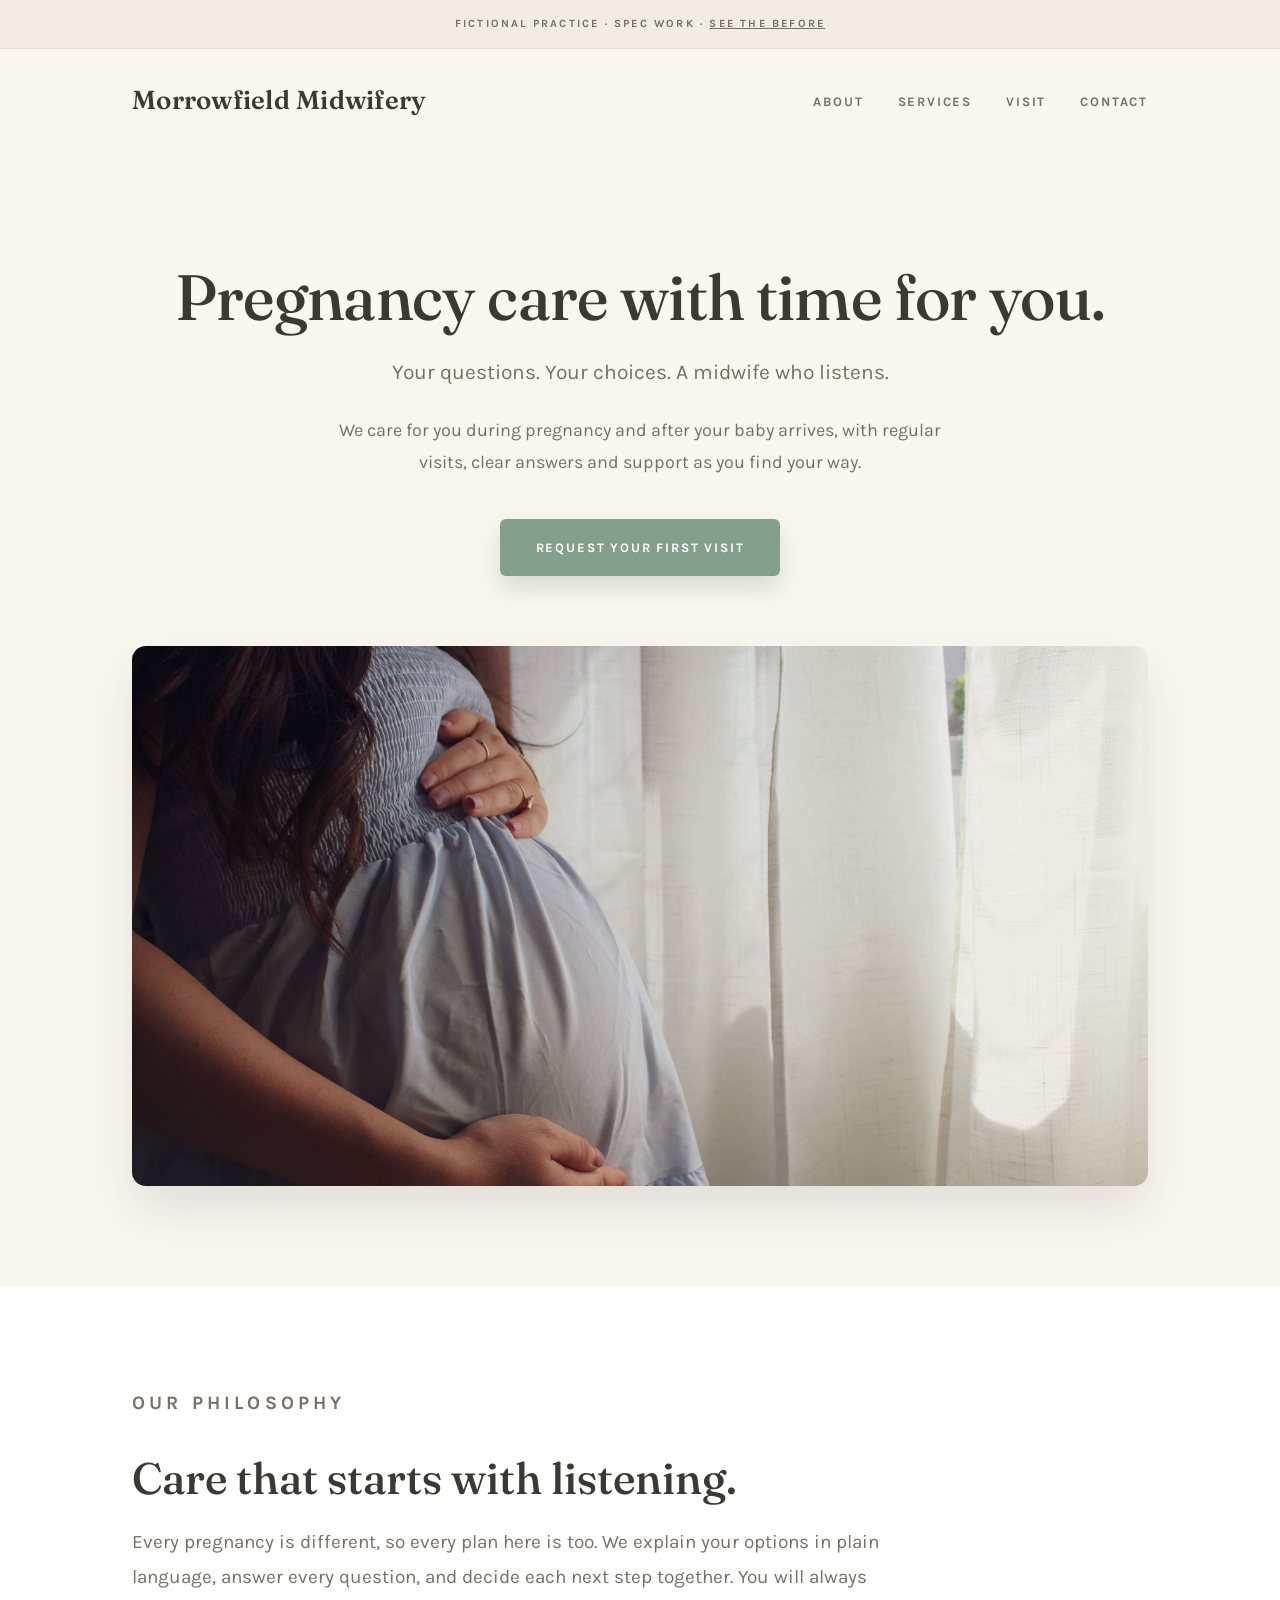
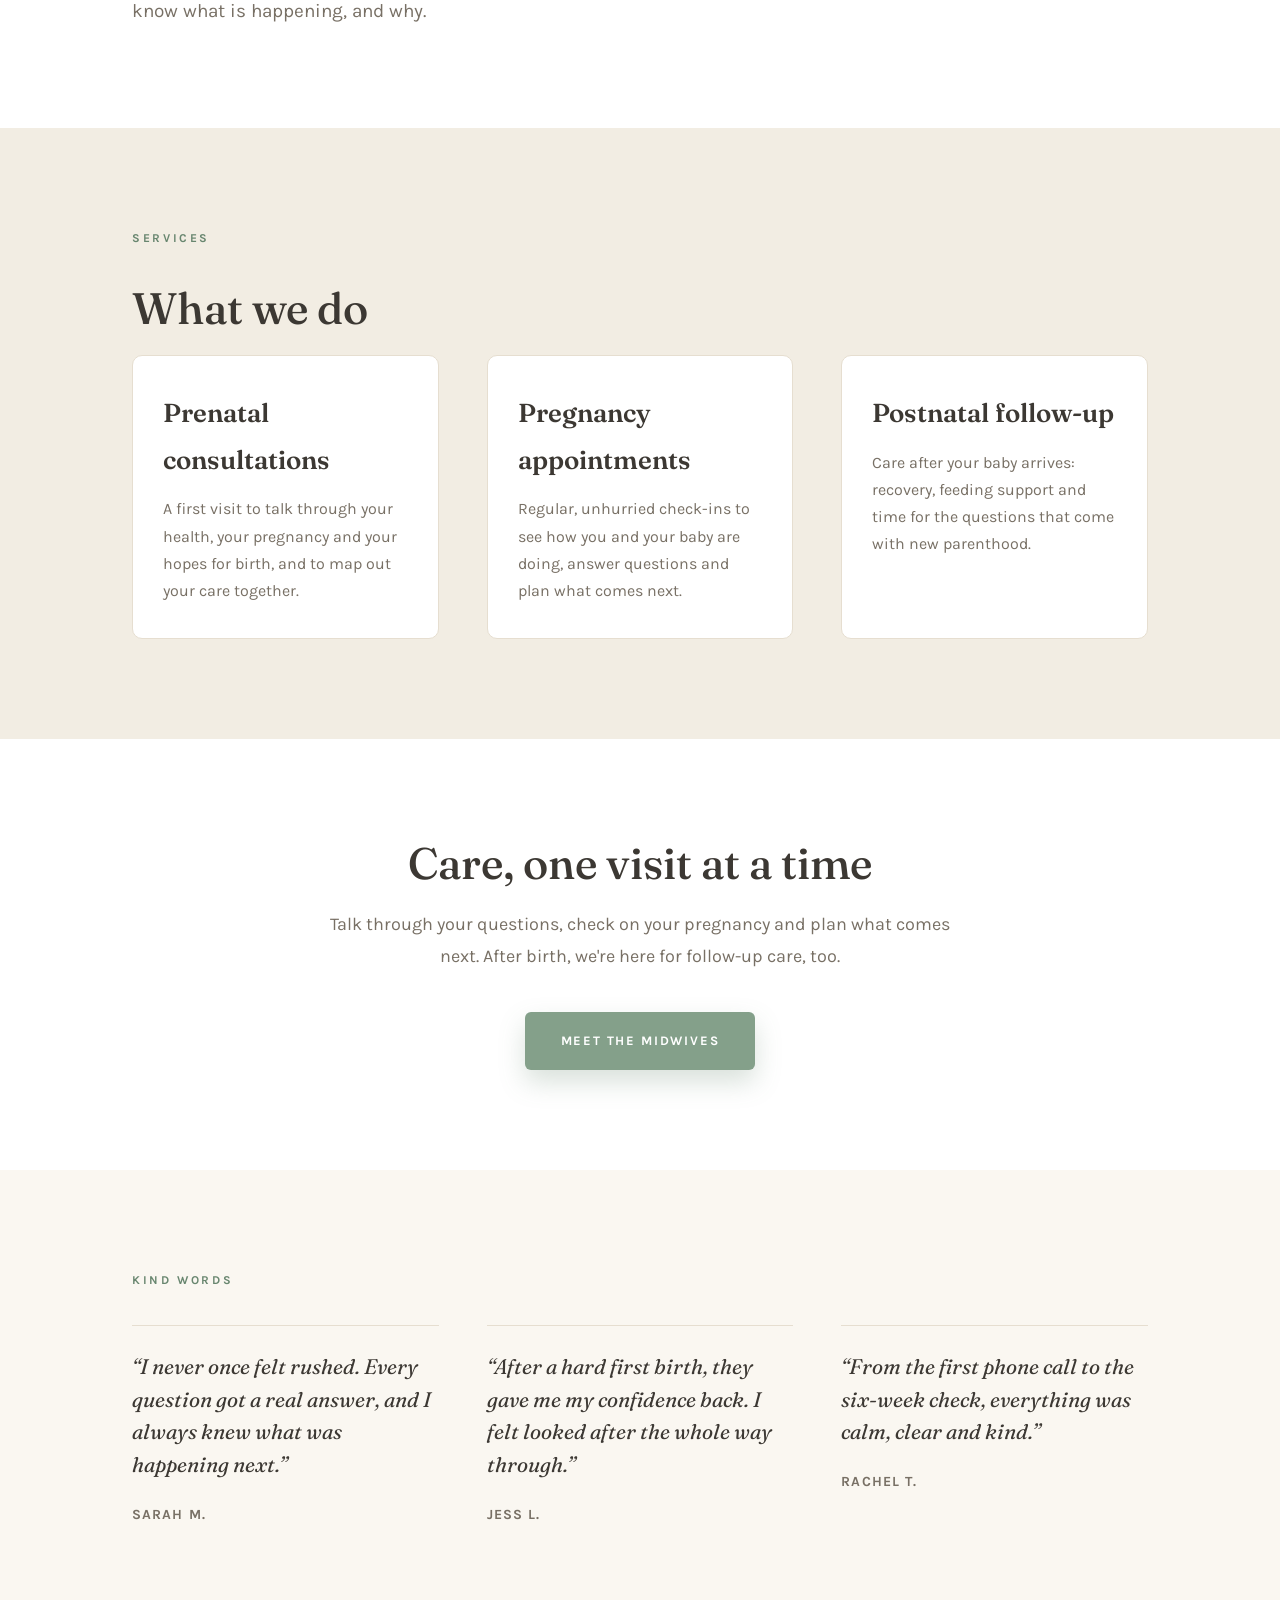
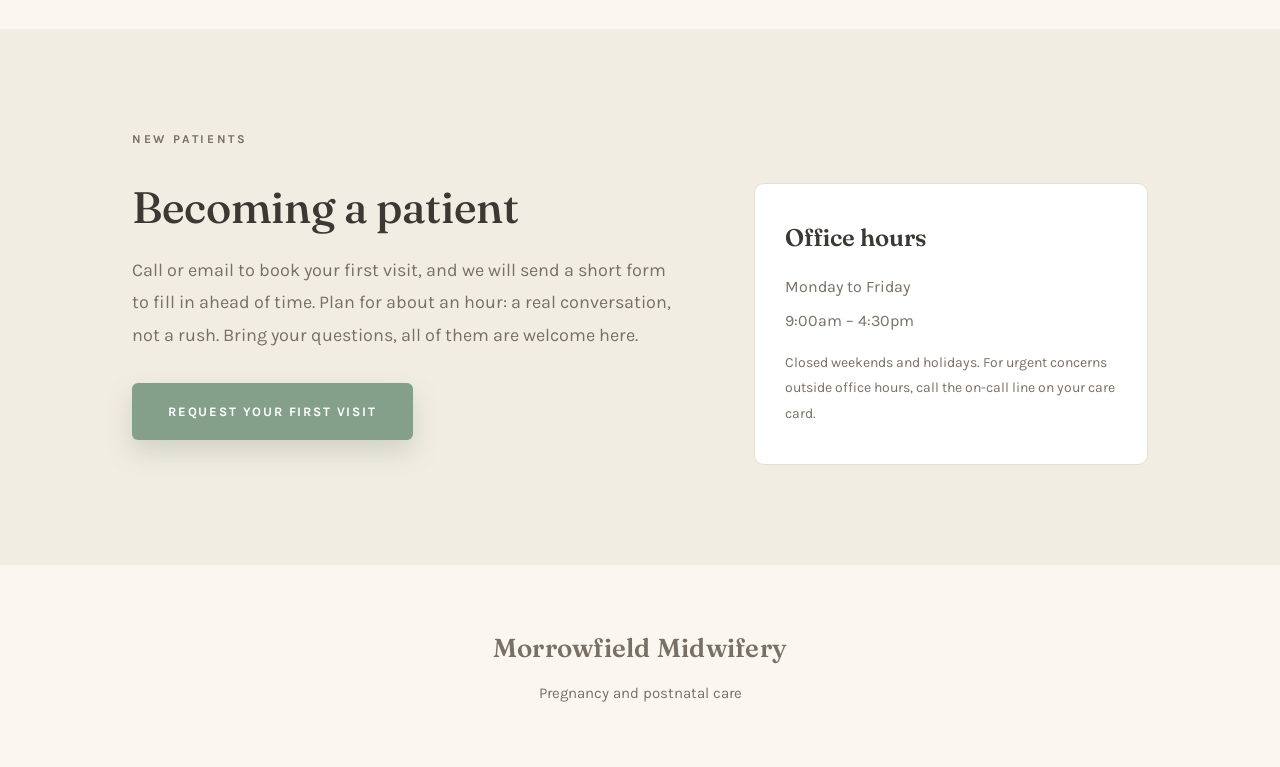
==== morrowfield/index.html @ b325b15a "New personal site + Morrowfield Midwifery spec page" ====
<!DOCTYPE html>
<html lang="en">
<head>
<meta charset="UTF-8">
<title>Morrowfield Midwifery</title>
<link rel="preconnect" href="https://fonts.googleapis.com">
<link rel="preconnect" href="https://fonts.gstatic.com" crossorigin>
<link href="https://fonts.googleapis.com/css2?family=Fraunces:ital,wght@0,400;0,500;0,600;1,400&family=Karla:wght@300;400;500;600;700&display=swap" rel="stylesheet">
<style>
*{margin:0;padding:0;box-sizing:border-box;}
:root{
--cream:#FAF7F1;
--warm:#F2EDE3;
--white:#FFFFFF;
--text:#3C3833;
--soft:#787065;
--accent:#84A08A;
--accent-dark:#68866F;
--line:#E6DED0;
}
body{font-family:'Karla',sans-serif;font-size:18px;line-height:1.8;background:var(--cream);color:var(--text);-webkit-font-smoothing:antialiased;}
a{text-decoration:none;color:inherit;}
.container{max-width:1100px;margin:auto;padding:0 42px;}
.spec-label{text-align:center;font-size:11px;letter-spacing:.2em;text-transform:uppercase;font-weight:700;color:var(--soft);padding:14px 0;background:var(--warm);border-bottom:1px solid var(--line);}
header{padding:28px 0;}
.header-inner{display:flex;justify-content:space-between;align-items:center;}
.wordmark{font-family:'Fraunces',Georgia,serif;font-size:26px;font-weight:600;letter-spacing:.01em;}
.topnav a{font-size:13px;letter-spacing:.14em;text-transform:uppercase;font-weight:700;color:var(--soft);margin-left:30px;}
.topnav a:hover{color:var(--accent-dark);}

.hero{padding:110px 0 70px;text-align:center;}
.hero h1{font-family:'Fraunces',Georgia,serif;font-size:64px;font-weight:500;line-height:1.1;letter-spacing:-.01em;margin-bottom:22px;}
.hero .sub{font-size:21px;color:var(--soft);margin-bottom:22px;}
.hero p.copy{max-width:640px;margin:0 auto 40px;color:var(--soft);}
.btn{display:inline-block;padding:17px 36px;background:var(--accent);color:#fff;border-radius:6px;font-size:13px;letter-spacing:.14em;text-transform:uppercase;font-weight:700;box-shadow:0 12px 26px rgba(104,134,111,.25);}
.btn:hover{background:var(--accent-dark);}

.section-label{font-size:12px;letter-spacing:.22em;text-transform:uppercase;font-weight:700;color:var(--accent-dark);margin-bottom:34px;}

.philosophy{background:var(--white);padding:100px 0;}
.philosophy-inner{max-width:760px;}
.philosophy h2,.services h2,.stories h2,.visit h2{font-family:'Fraunces',Georgia,serif;font-size:44px;font-weight:500;line-height:1.12;margin-bottom:22px;}
.philosophy p{color:var(--soft);font-size:19px;}

.services{background:var(--warm);padding:100px 0;}
.services-grid{display:grid;grid-template-columns:repeat(3,1fr);gap:48px;margin-top:10px;}
.service{background:var(--white);border:1px solid var(--line);border-radius:10px;padding:34px 30px;}
.service h3{font-family:'Fraunces',Georgia,serif;font-size:26px;font-weight:600;margin-bottom:12px;}
.service p{font-size:16px;color:var(--soft);line-height:1.7;}

.care{background:var(--white);padding:100px 0;text-align:center;}
.care h2{font-family:'Fraunces',Georgia,serif;font-size:44px;font-weight:500;line-height:1.1;margin-bottom:20px;}
.care p{max-width:620px;margin:0 auto 40px;color:var(--soft);}

.stories{background:var(--cream);padding:100px 0;}
.stories-grid{display:grid;grid-template-columns:repeat(3,1fr);gap:48px;}
.story{padding-top:24px;border-top:1px solid var(--line);}
.story p{font-family:'Fraunces',Georgia,serif;font-size:21px;font-style:italic;line-height:1.55;color:var(--text);margin-bottom:16px;}
.story span{font-size:14px;letter-spacing:.08em;text-transform:uppercase;font-weight:700;color:var(--soft);}

.visit{background:var(--warm);padding:100px 0;}
.visit-grid{display:grid;grid-template-columns:1.4fr 1fr;gap:70px;align-items:start;}
.visit p{color:var(--soft);margin-bottom:32px;max-width:560px;}
.hours{background:var(--white);border:1px solid var(--line);border-radius:10px;padding:32px 30px;}
.hours h3{font-family:'Fraunces',Georgia,serif;font-size:24px;font-weight:600;margin-bottom:14px;}
.hours p{color:var(--soft);font-size:16px;margin:0 0 6px;}
.hours .note{font-size:14px;color:var(--soft);margin-top:14px;}


.photo-band{background:var(--cream);padding:0 0 100px;}
.photo-band img{width:100%;height:540px;object-fit:cover;object-position:center 30%;border-radius:14px;display:block;box-shadow:0 24px 50px rgba(60,56,51,.12);}
footer{padding:60px 0;text-align:center;color:var(--soft);font-size:15px;}
footer .wordmark{display:block;margin-bottom:8px;}
</style>
</head>
<body>

<div class="spec-label">Fictional practice &middot; Spec work &middot; <a href="before.html" style="color:inherit;text-decoration:underline;">See the before</a></div>

<header>
  <div class="container header-inner">
    <span class="wordmark">Morrowfield Midwifery</span>
    <nav class="topnav">
      <a href="#">About</a>
      <a href="#">Services</a>
      <a href="#">Visit</a>
      <a href="#">Contact</a>
    </nav>
  </div>
</header>

<section class="hero">
  <div class="container">
    <h1>Pregnancy care with time for you.</h1>
    <p class="sub">Your questions. Your choices. A midwife who listens.</p>
    <p class="copy">We care for you during pregnancy and after your baby arrives, with regular visits, clear answers and support as you find your way.</p>
    <a class="btn" href="#">Request your first visit</a>
  </div>
</section>

<section class="photo-band">
  <div class="container">
    <img src="midwife-hero.jpg" alt="An expectant mother cradling her belly by a sunlit window">
  </div>
</section>

<section class="philosophy">
  <div class="container">
    <p class="section-label">Our philosophy</p>
    <div class="philosophy-inner">
      <h2>Care that starts with listening.</h2>
      <p>Every pregnancy is different, so every plan here is too. We explain your options in plain language, answer every question, and decide each next step together. You will always know what is happening, and why.</p>
    </div>
  </div>
</section>

<section class="services">
  <div class="container">
    <p class="section-label">Services</p>
    <h2>What we do</h2>
    <div class="services-grid">
      <div class="service">
        <h3>Prenatal consultations</h3>
        <p>A first visit to talk through your health, your pregnancy and your hopes for birth, and to map out your care together.</p>
      </div>
      <div class="service">
        <h3>Pregnancy appointments</h3>
        <p>Regular, unhurried check-ins to see how you and your baby are doing, answer questions and plan what comes next.</p>
      </div>
      <div class="service">
        <h3>Postnatal follow&#8209;up</h3>
        <p>Care after your baby arrives: recovery, feeding support and time for the questions that come with new parenthood.</p>
      </div>
    </div>
  </div>
</section>

<section class="care">
  <div class="container">
    <h2>Care, one visit at a time</h2>
    <p>Talk through your questions, check on your pregnancy and plan what comes next. After birth, we're here for follow-up care, too.</p>
    <a class="btn" href="#">Meet the midwives</a>
  </div>
</section>

<section class="stories">
  <div class="container">
    <p class="section-label">Kind words</p>
    <div class="stories-grid">
      <div class="story">
        <p>&ldquo;I never once felt rushed. Every question got a real answer, and I always knew what was happening next.&rdquo;</p>
        <span>Sarah M.</span>
      </div>
      <div class="story">
        <p>&ldquo;After a hard first birth, they gave me my confidence back. I felt looked after the whole way through.&rdquo;</p>
        <span>Jess L.</span>
      </div>
      <div class="story">
        <p>&ldquo;From the first phone call to the six-week check, everything was calm, clear and kind.&rdquo;</p>
        <span>Rachel T.</span>
      </div>
    </div>
  </div>
</section>

<section class="visit">
  <div class="container">
    <p class="section-label">New patients</p>
    <div class="visit-grid">
      <div>
        <h2>Becoming a patient</h2>
        <p>Call or email to book your first visit, and we will send a short form to fill in ahead of time. Plan for about an hour: a real conversation, not a rush. Bring your questions, all of them are welcome here.</p>
        <a class="btn" href="#">Request your first visit</a>
      </div>
      <div class="hours">
        <h3>Office hours</h3>
        <p>Monday to Friday</p>
        <p>9:00am &ndash; 4:30pm</p>
        <p class="note">Closed weekends and holidays. For urgent concerns outside office hours, call the on-call line on your care card.</p>
      </div>
    </div>
  </div>
</section>

<footer>
  <span class="wordmark">Morrowfield Midwifery</span>
  Pregnancy and postnatal care
</footer>

</body>
</html>
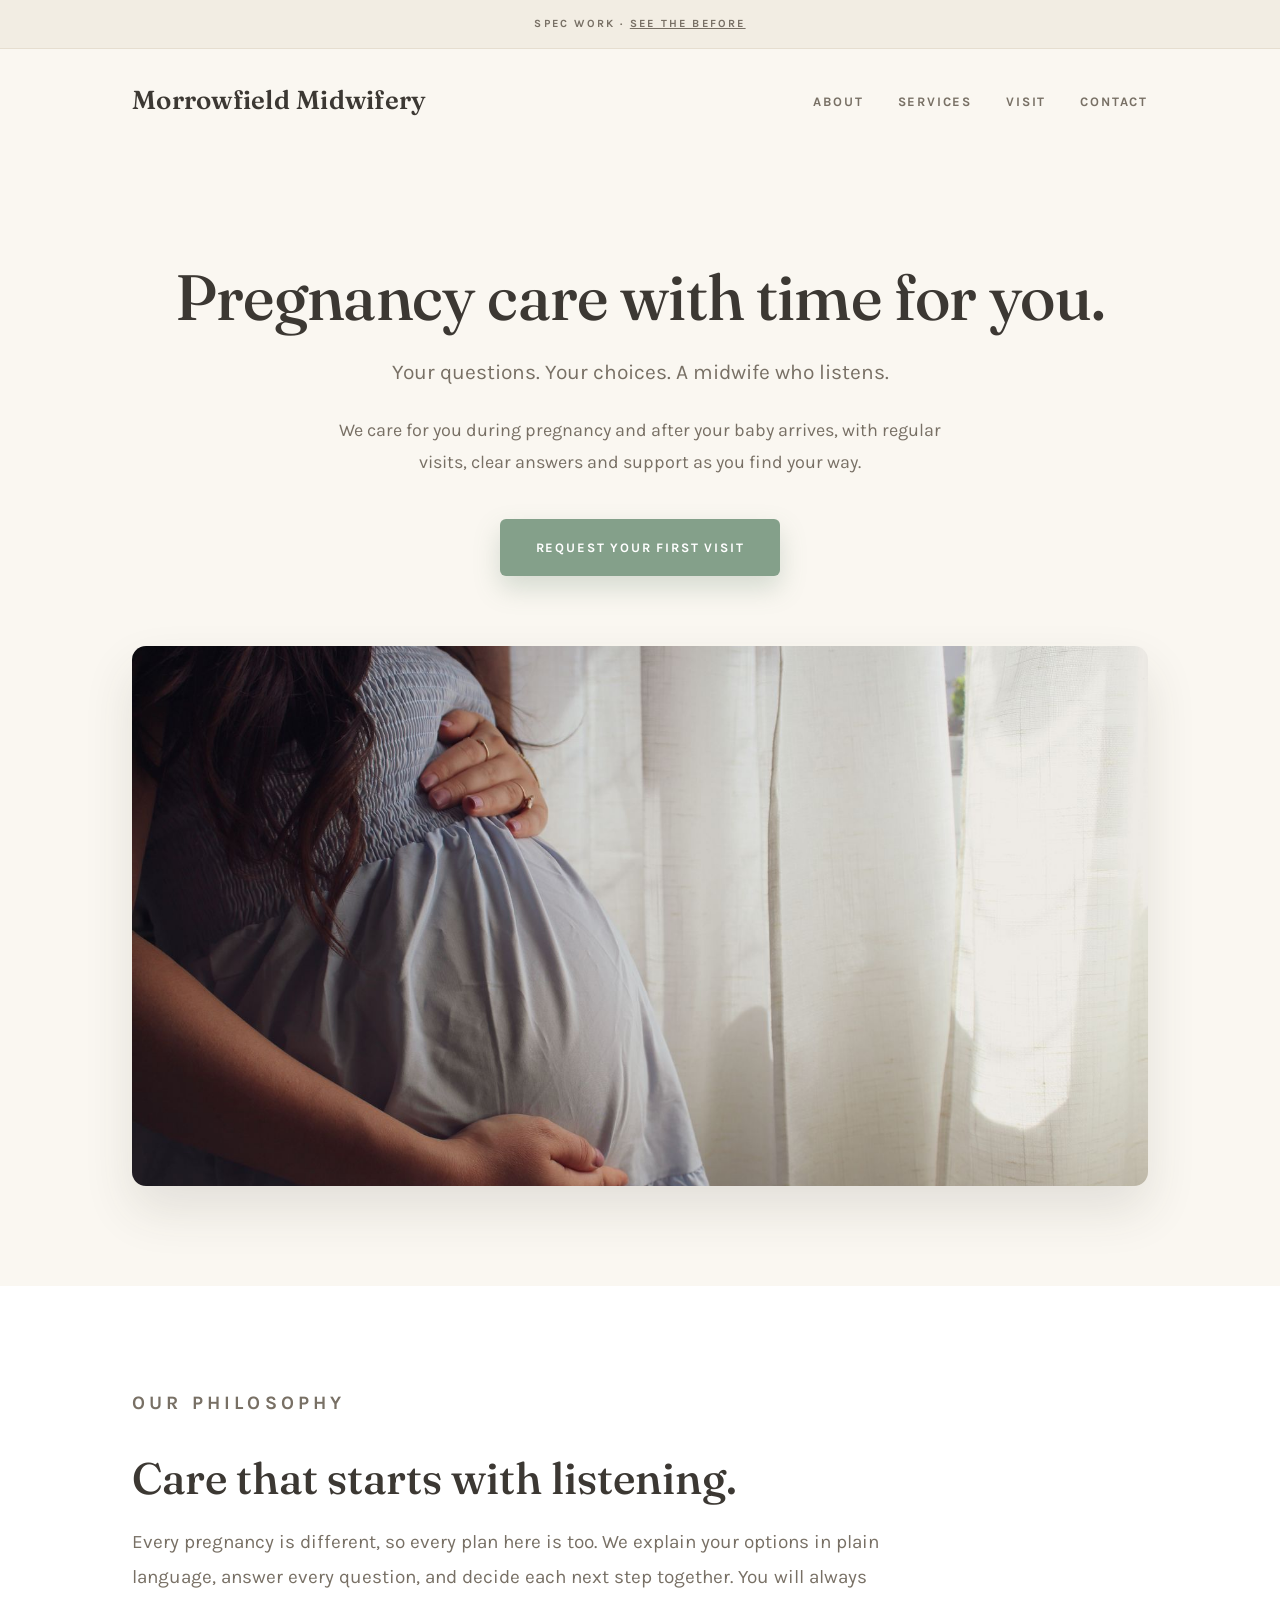
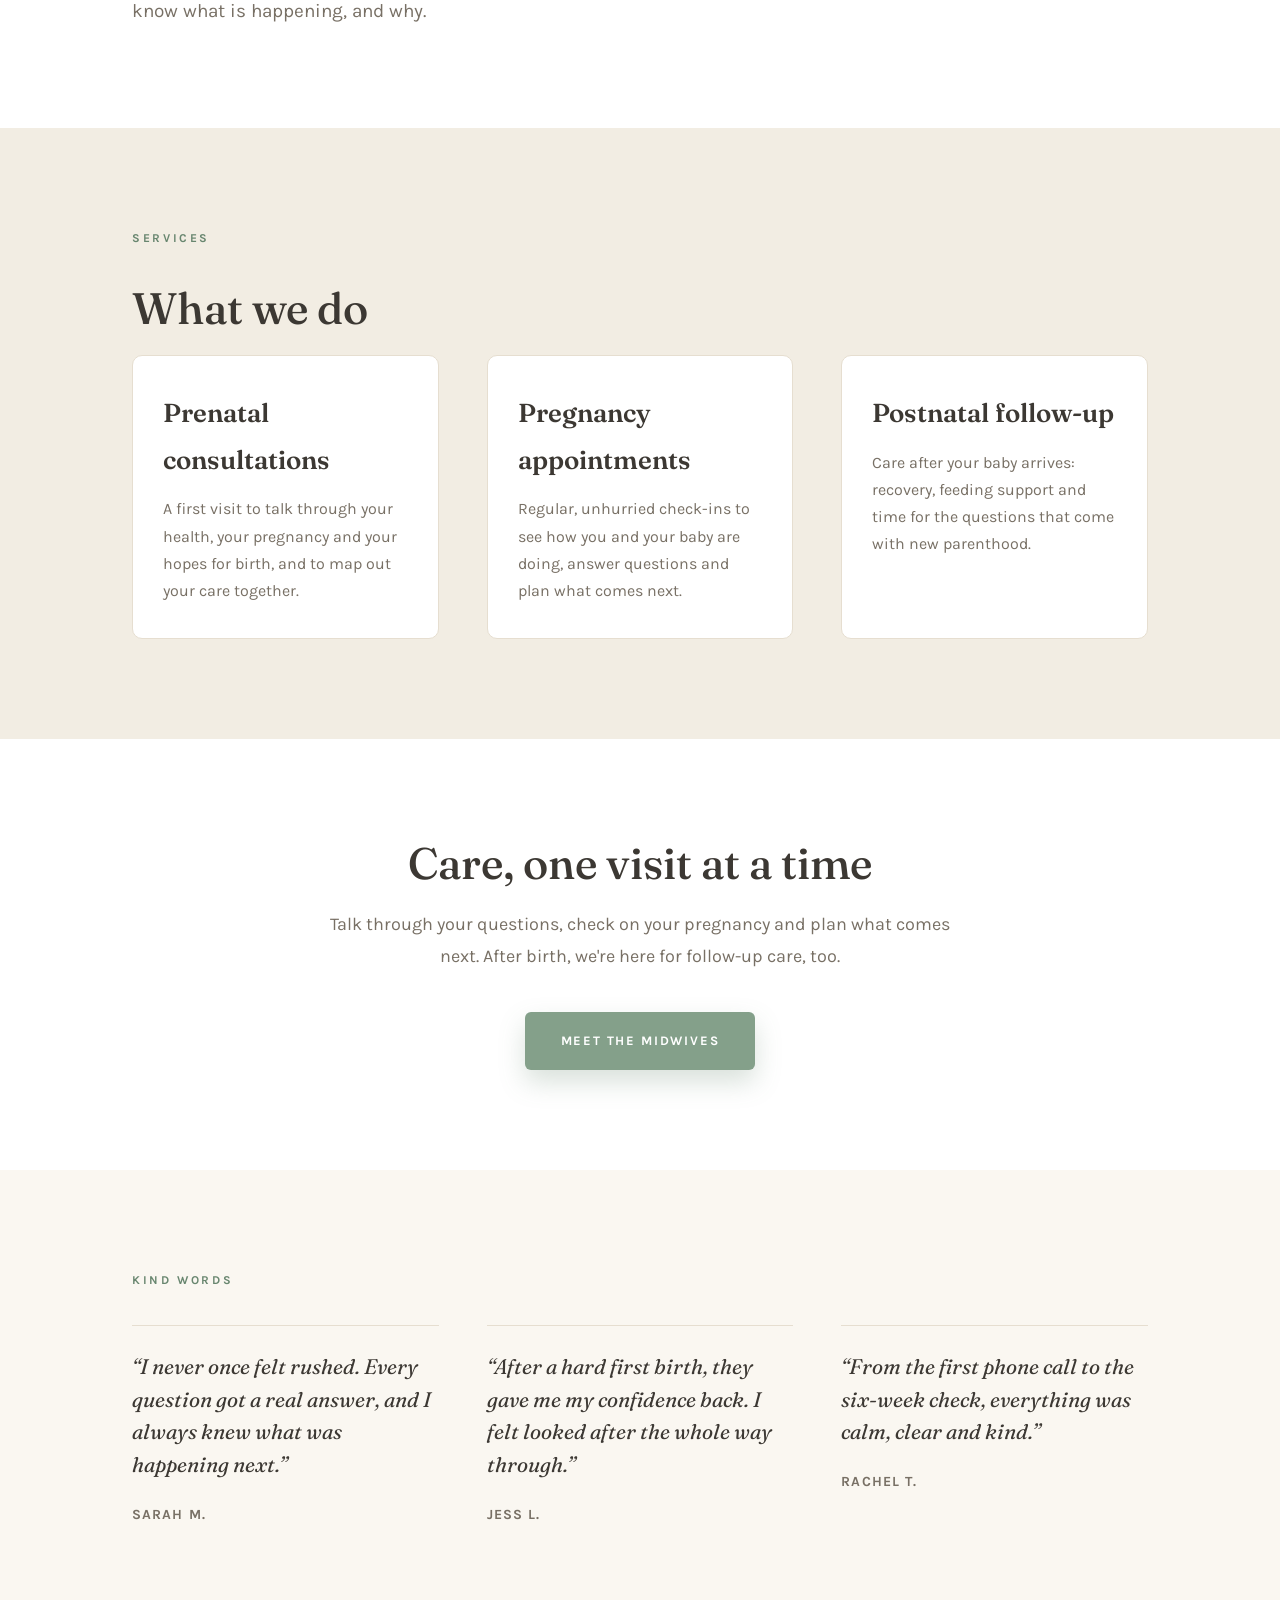
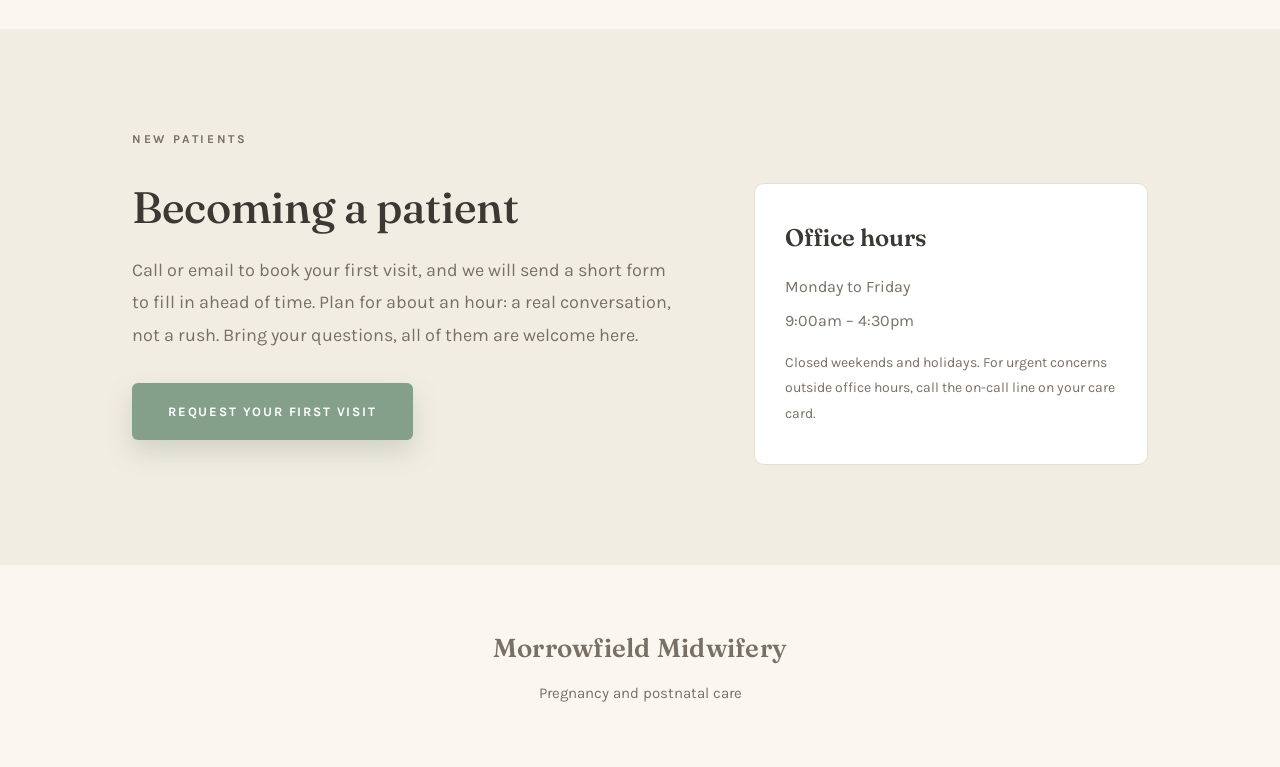
==== commit cc2eabc9: "Spec labels: drop fictional wording" ====
--- a/morrowfield/index.html
+++ b/morrowfield/index.html
@@ -75,7 +75,7 @@
 </head>
 <body>
 
-<div class="spec-label">Fictional practice &middot; Spec work &middot; <a href="before.html" style="color:inherit;text-decoration:underline;">See the before</a></div>
+<div class="spec-label">Spec work &middot; <a href="before.html" style="color:inherit;text-decoration:underline;">See the before</a></div>
 
 <header>
   <div class="container header-inner">
